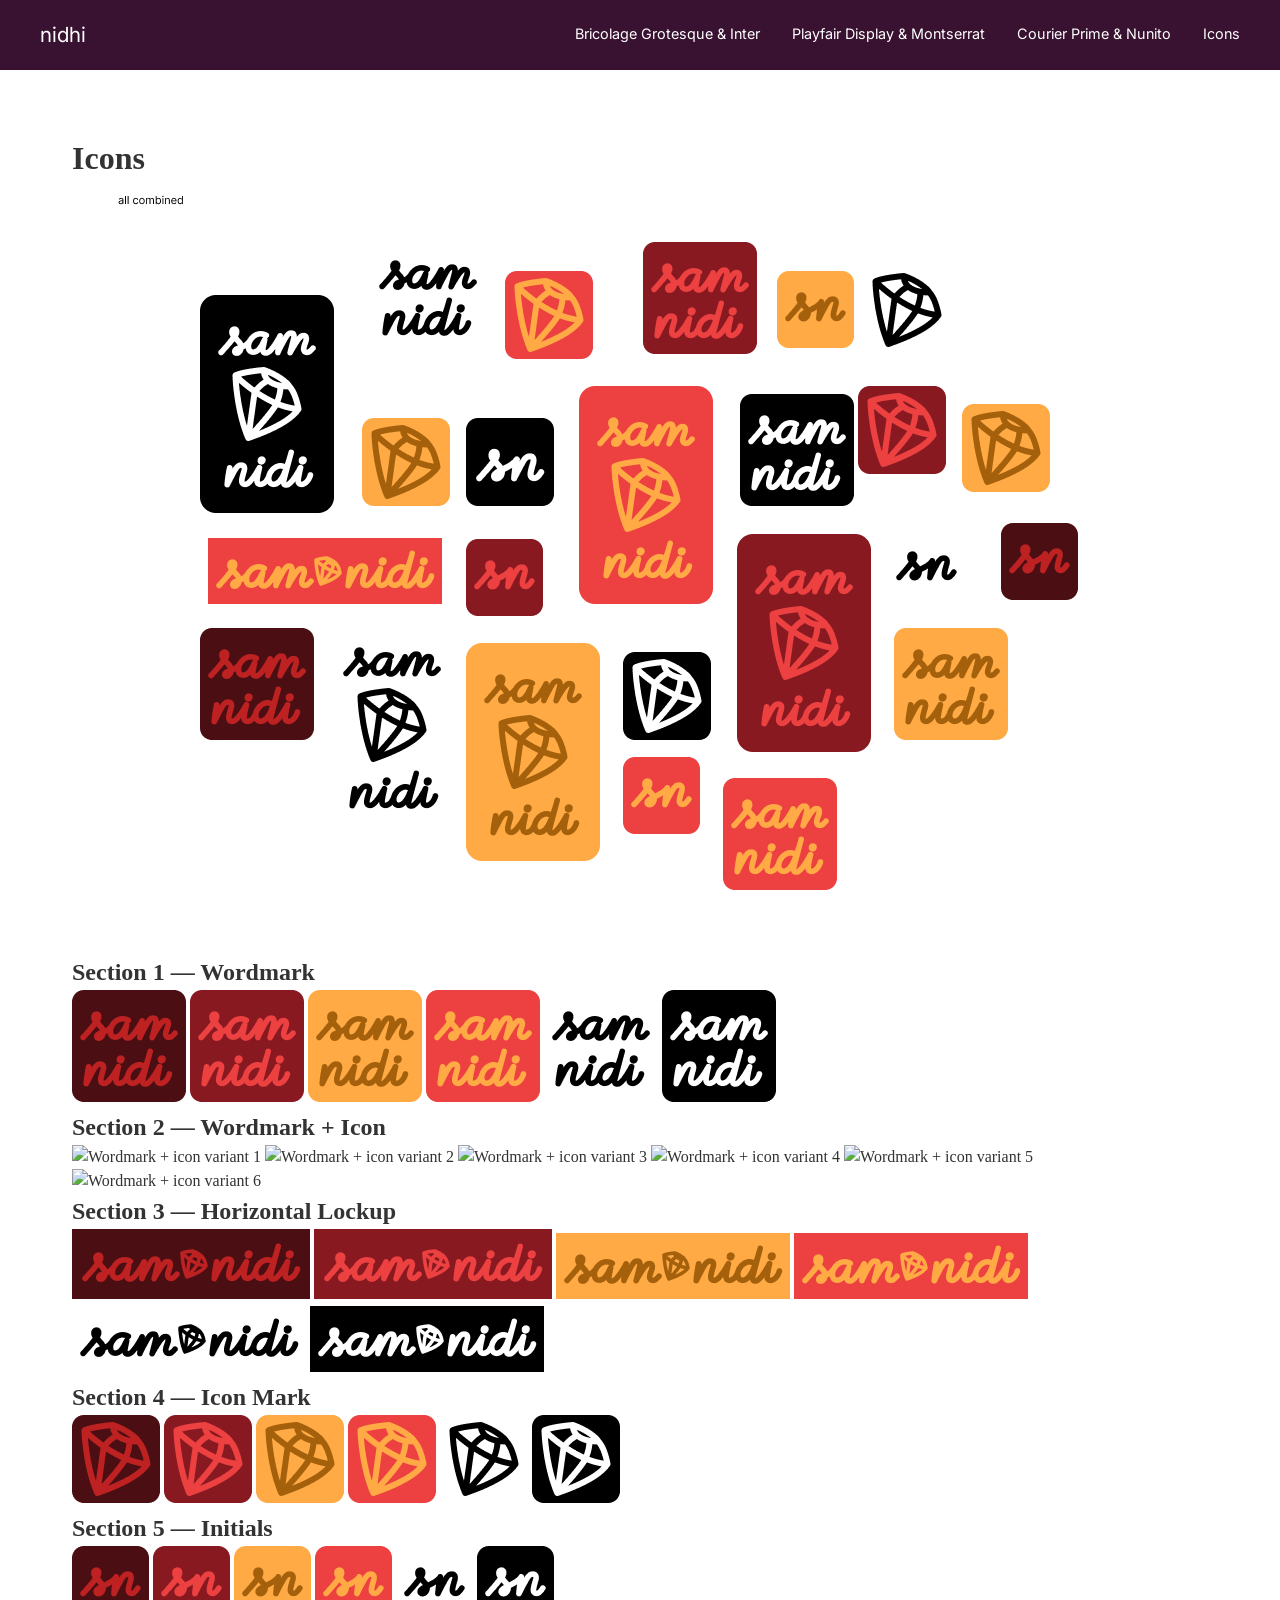
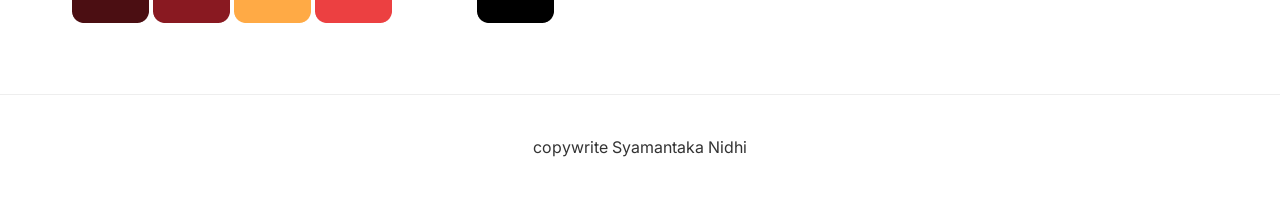
==== icons.html @ 7c9712a5 "icons added, and links to icons page added in pair3.html" ====
<!DOCTYPE html>
<html lang="en">
<head>
    <link rel="stylesheet" href="css/style.css">
    <link rel="preconnect" href="https://fonts.googleapis.com">
    <link rel="preconnect" href="https://fonts.gstatic.com" crossorigin>
    <link href="https://fonts.googleapis.com/css2?family=Bricolage+Grotesque:opsz,wdth,wght@12..96,75..100,200..800&family=Courier+Prime:ital,wght@0,400;0,700;1,400;1,700&family=Inter:ital,opsz,wght@0,14..32,100..900;1,14..32,100..900&family=Montserrat:ital,wght@0,100..900;1,100..900&family=Nunito:ital,wght@0,200..1000;1,200..1000&family=Playfair+Display:ital,wght@0,400..900;1,400..900&display=swap" rel="stylesheet">
</head>
<body>
    <nav>
        <a href="index.html" class="logo-link">nidhi</a>
        <ul class="nav-links">
            <li><a href="typehierarchies/pair1.html">Bricolage Grotesque & Inter</a></li>
            <li><a href="typehierarchies/pair2.html">Playfair Display & Montserrat</a></li>
            <li><a href="typehierarchies/pair3.html">Courier Prime & Nunito</a></li>
            <li><a href="icons.html">Icons</a></li>
        </ul>
    </nav>
    <main>
        <h1>Icons</h1>

        <!-- All logos combined — centered -->
        <div class="all-combined">
            <img src="images/icons/all combined.png" alt="All logos combined">
        </div>

        <!-- Section 1: Wordmark (Square) -->
        <section>
            <h2>Section 1 — Wordmark</h2>
            <img src="images/icons/wordmarksquare1.png" alt="Wordmark variant 1">
            <img src="images/icons/wordmarksquare2.png" alt="Wordmark variant 2">
            <img src="images/icons/wordmarksquare3.png" alt="Wordmark variant 3">
            <img src="images/icons/wordmarksquare4.png" alt="Wordmark variant 4">
            <img src="images/icons/wordmarksquare5.png" alt="Wordmark variant 5">
            <img src="images/icons/wordmarksquare6.png" alt="Wordmark variant 6">
        </section>

        <!-- Section 2: Wordmark + Icon (Portrait) -->
        <section>
            <h2>Section 2 — Wordmark + Icon</h2>
            <img src="images/icons/wordmarkicon1.png" alt="Wordmark + icon variant 1">
            <img src="images/icons/wordmarkicon2.png" alt="Wordmark + icon variant 2">
            <img src="images/icons/wordmarkicon3.png" alt="Wordmark + icon variant 3">
            <img src="images/icons/wordmarkicon4.png" alt="Wordmark + icon variant 4">
            <img src="images/icons/wordmarkicon5.png" alt="Wordmark + icon variant 5">
            <img src="images/icons/wordmarkicon6.png" alt="Wordmark + icon variant 6">
        </section>

        <!-- Section 3: Horizontal Lockup -->
        <section>
            <h2>Section 3 — Horizontal Lockup</h2>
            <img src="images/icons/horizontal1.png" alt="Horizontal lockup variant 1">
            <img src="images/icons/horizontal2.png" alt="Horizontal lockup variant 2">
            <img src="images/icons/horizontal3.png" alt="Horizontal lockup variant 3">
            <img src="images/icons/horizontal4.png" alt="Horizontal lockup variant 4">
            <img src="images/icons/horizontal5.png" alt="Horizontal lockup variant 5">
            <img src="images/icons/horizontal6.png" alt="Horizontal lockup variant 6">
        </section>

        <!-- Section 4: Icon Mark Only -->
        <section>
            <h2>Section 4 — Icon Mark</h2>
            <img src="images/icons/logo1.png" alt="Icon mark variant 1">
            <img src="images/icons/logo2.png" alt="Icon mark variant 2">
            <img src="images/icons/logo3.png" alt="Icon mark variant 3">
            <img src="images/icons/logo4.png" alt="Icon mark variant 4">
            <img src="images/icons/logo5.png" alt="Icon mark variant 5">
            <img src="images/icons/logo6.png" alt="Icon mark variant 6">
        </section>

        <!-- Section 5: Initials Mark -->
        <section>
            <h2>Section 5 — Initials</h2>
            <img src="images/icons/initials1.png" alt="Initials variant 1">
            <img src="images/icons/initials2.png" alt="Initials variant 2">
            <img src="images/icons/initials3.png" alt="Initials variant 3">
            <img src="images/icons/initials4.png" alt="Initials variant 4">
            <img src="images/icons/initials5.png" alt="Initials variant 5">
            <img src="images/icons/initials6.png" alt="Initials variant 6">
        </section>
    </main>
    <footer class="footer-cy py-3 mx-5 border-top border-3">
    <p>
      copywrite Syamantaka Nidhi
    </p>
  </footer>
</body>
</html>
---- css/style.css ----
/* Color Palette */
:root {
    --pink: #381230;   /* Light pink so black text is easy to read */
    --white: #ffffff;
    --black: #000000; 
    --gray-line: #eeeeee;
    --meta-color: #555555;
    --link-blue: #36ABFD;
}

* { box-sizing: border-box; margin: 0; padding: 0; }

/* Home Page Font Adjustment */
.home-page {
    font-family: 'Inter', sans-serif;
}

body { background-color: var(--white); color: #333; line-height: 1.5; }

/* --- Top Navigation Bar  --- */
nav {
    background-color: var(--pink) !important;
    padding: 1.2rem 2.5rem; 
    display: flex;
    justify-content: space-between;
    align-items: center;
    position: sticky;
    top: 0;
    z-index: 1000;
}

/* Forces the font to stay Inter and the color to stay White on every page */
.logo-link, 
.nav-links a {
    text-decoration: none;
    color: var(--white) !important;
    font-family: 'Inter', sans-serif !important; 
    font-weight: 400 !important;
    font-size: 0.9rem;
}

.nav-links a.active {
    font-weight: 700;           
    border-bottom: 2px solid; 
    opacity: 1;       
}

.logo-link { font-size: 1.3rem; }
.nav-links { list-style: none; display: flex; gap: 2rem; font-size: 0.9rem; }

/* Layout Structure */
main { max-width: 1200px; margin: 0 auto; padding: 4rem 2rem; }

.page-header { margin-bottom: 4rem; }

.type-row {
    display: flex;
    justify-content: space-between;
    align-items: center;
    padding: 3rem 0;
    border-top: 1px solid var(--gray-line);
}

.type-example {
    max-width: 800px;
    text-align: left;
}

.placeholder-section {
    align-items: center;
}

/* --- Centered Footer --- */
.footer-cy {
    text-align: center; /* Centered your name! */
    padding: 40px 20px;
    border-top: 1px solid var(--gray-line);
    font-family: 'Inter', sans-serif;
}

/* Typography elements */
.emphasized { font-style: italic; font-weight: 700; }
.hyperlink { color: var(--link-blue); text-decoration: underline; }

/* --- Pairing 1: Bricolage & Inter --- */
.p1-h1 { font-size: 2.986rem; font-weight: 700; line-height: 1.05; margin-bottom: 0.5rem; }
.p1-h2 { font-size: 2.488rem; font-weight: 700; line-height: 1.1; margin-bottom: 0.5rem; }
.p1-h3 { font-size: 2.074rem; font-weight: 600; line-height: 1.15; margin-bottom: 0.5rem; }
.p1-h4 { font-size: 1.728rem; font-weight: 600; line-height: 1.2; }
.p1-h5 { font-size: 1.440rem; font-weight: 600; line-height: 1.2; }
.p1-h6 { font-size: 1.200rem; font-weight: 600; line-height: 1.2; }
.p1-body { font-family: 'Inter', sans-serif; font-size: 1rem; line-height: 1.5; }
.p1-body .emphasized {font-family: 'Inter', sans-serif; font-style: italic; font-weight: 700;}
.p1-body .hyperlink { font-family: 'Inter', sans-serif; color: var(--link-blue); text-decoration: underline;}

/* --- Pairing 2: Playfair & Montserrat --- */
.p2-h1 { font-size: 3.157rem; font-weight: 700; line-height: 1.2; margin-bottom: 0.5rem; }
.p2-h2 { font-size: 2.36rem; font-weight: 700; line-height: 1.25; margin-bottom: 0.5rem; }
.p2-h3 { font-size: 1.77rem; font-weight: 700; line-height: 1.3; margin-bottom: 0.5rem; }
.p2-h4 { font-size: 1.333rem; font-weight: 700; line-height: 1.3; }
.p2-h5 { font-size: 1.1rem; font-weight: 700; line-height: 1.3; font-style: italic; }
.p2-h6 { font-size: 0.9rem; font-weight: 700; line-height: 1.3; letter-spacing: 0.1em; }
.p2-body { font-family: 'Montserrat', sans-serif; font-size: 1rem; line-height: 1.6; } 
.p2-body .emphasized {font-family: 'Montserrat', sans-serif; font-style: italic; font-weight: 700;}
.p2-body .hyperlink { font-family: 'Montserrat', sans-serif; color: var(--link-blue); text-decoration: underline;}

/* --- Pairing 3: Courier & Nunito --- */
.p3-h1 { font-size: 2.488rem; font-weight: 500; line-height: 1.4; margin-bottom: 0.5rem; }
.p3-h2 { font-size: 2.074rem; font-weight: 500; line-height: 1.4; margin-bottom: 0.5rem; }
.p3-h3 { font-size: 1.728rem; font-weight: 500; line-height: 1.4; margin-bottom: 0.5rem; }
.p3-h4 { font-size: 1.440rem; font-weight: 500; line-height: 1.5; margin-bottom: 0.5rem; }  
.p3-h5 { font-size: 1.200rem; font-weight: 500; line-height: 1.5; } 
.p3-h6 { font-size: 1rem; font-weight: 600; line-height: 1.5; } 
.p3-body { font-family: 'Nunito', sans-serif; font-size: 1rem; line-height: 1.4}
.p3-body .emphasized {font-family: 'Nunito', sans-serif; font-style: italic; font-weight: 700;}
.p3-body .hyperlink { font-family: 'Nunito', sans-serif; color: var(--link-blue); text-decoration: underline;}
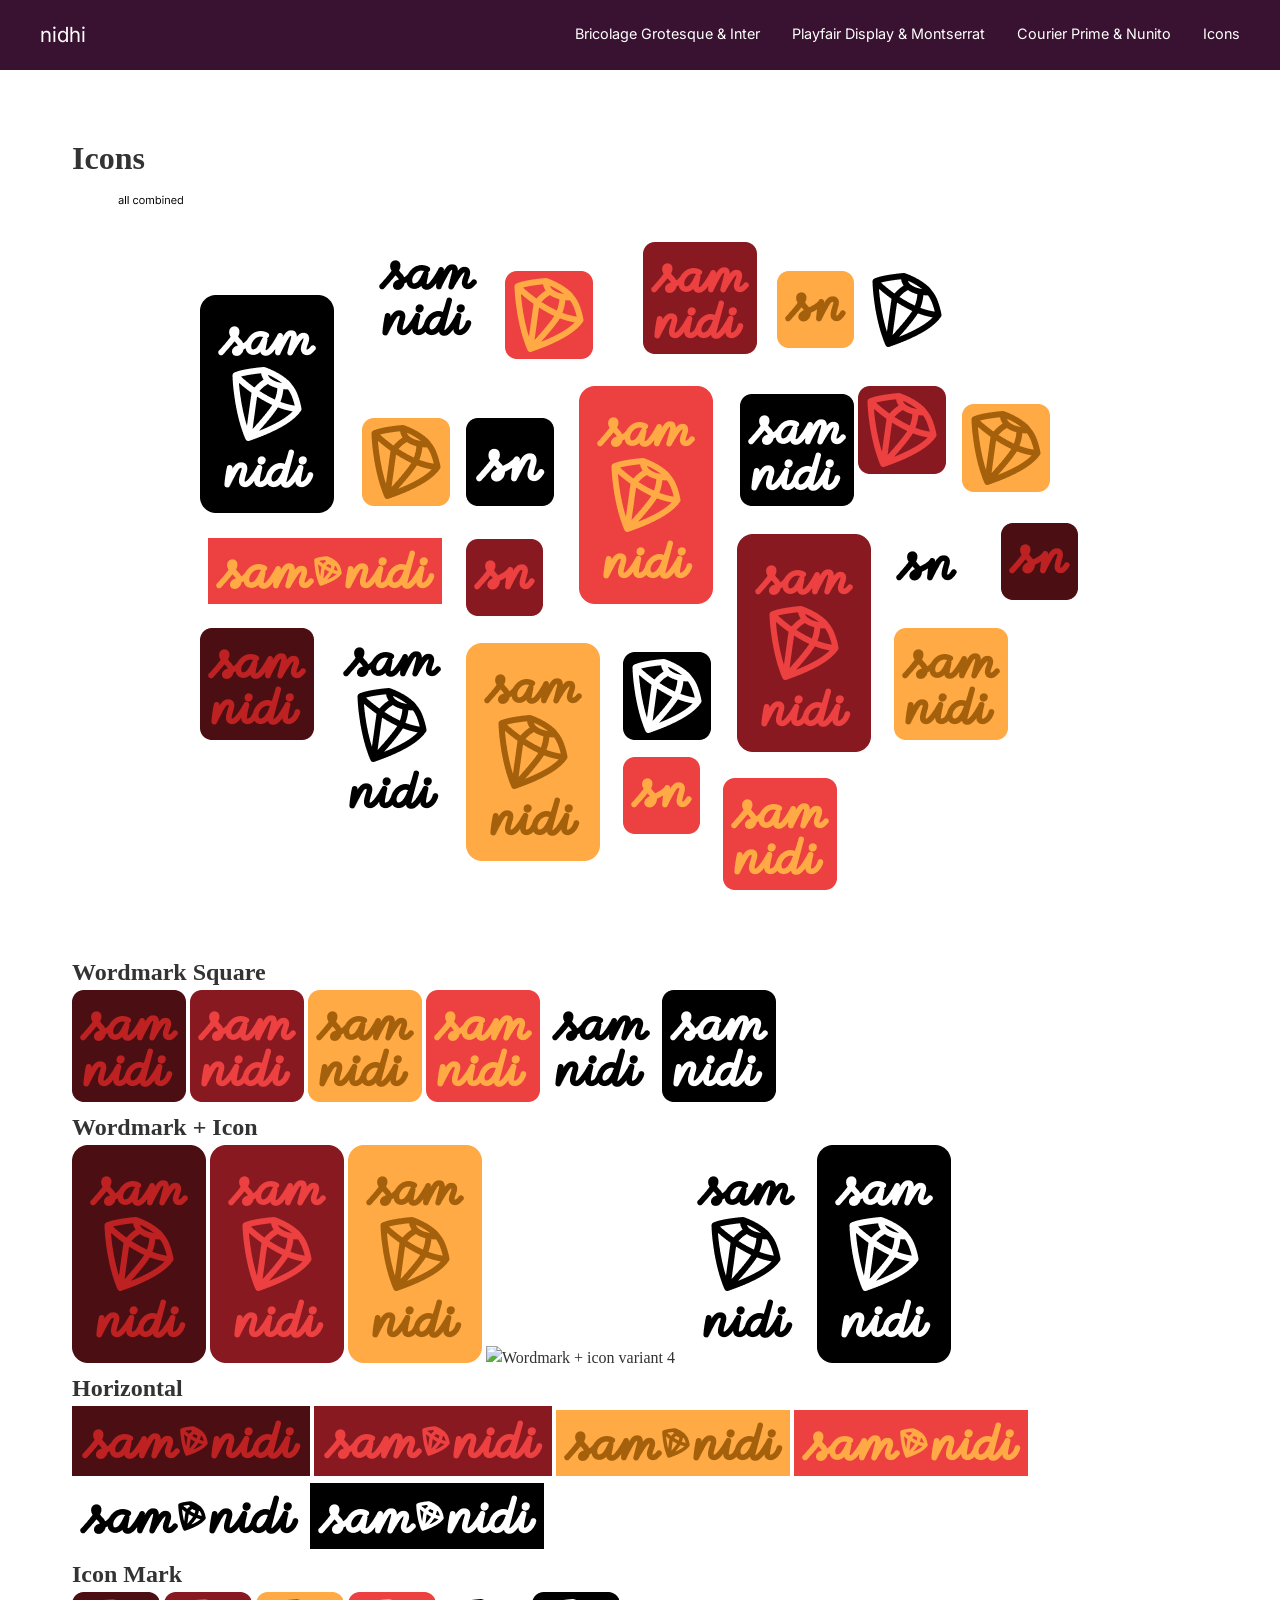
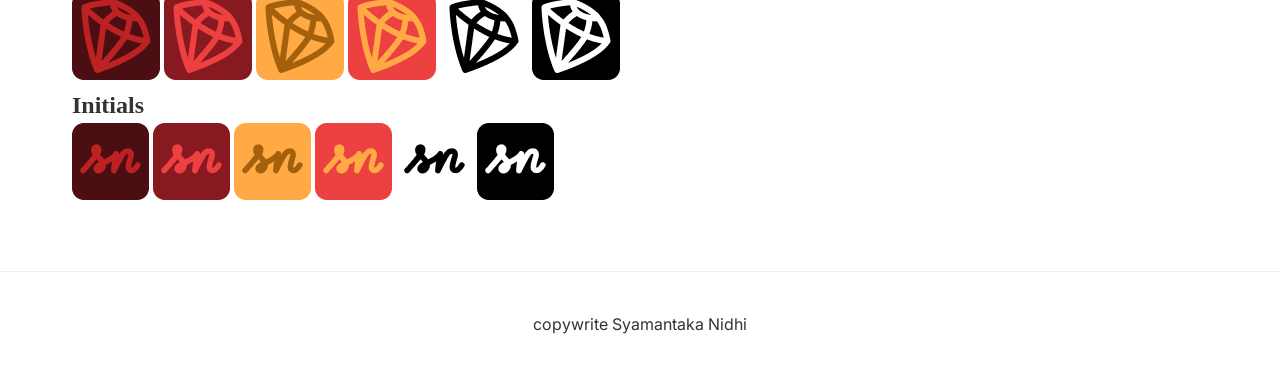
==== commit f5d3b8b1: "modified icons" ====
--- a/icons.html
+++ b/icons.html
@@ -13,7 +13,7 @@
             <li><a href="typehierarchies/pair1.html">Bricolage Grotesque & Inter</a></li>
             <li><a href="typehierarchies/pair2.html">Playfair Display & Montserrat</a></li>
             <li><a href="typehierarchies/pair3.html">Courier Prime & Nunito</a></li>
-            <li><a href="icons.html">Icons</a></li>
+            <li><a href="#">Icons</a></li>
         </ul>
     </nav>
     <main>
@@ -26,7 +26,7 @@
 
         <!-- Section 1: Wordmark (Square) -->
         <section>
-            <h2>Section 1 — Wordmark</h2>
+            <h2>Wordmark Square</h2>
             <img src="images/icons/wordmarksquare1.png" alt="Wordmark variant 1">
             <img src="images/icons/wordmarksquare2.png" alt="Wordmark variant 2">
             <img src="images/icons/wordmarksquare3.png" alt="Wordmark variant 3">
@@ -37,18 +37,18 @@
 
         <!-- Section 2: Wordmark + Icon (Portrait) -->
         <section>
-            <h2>Section 2 — Wordmark + Icon</h2>
-            <img src="images/icons/wordmarkicon1.png" alt="Wordmark + icon variant 1">
-            <img src="images/icons/wordmarkicon2.png" alt="Wordmark + icon variant 2">
-            <img src="images/icons/wordmarkicon3.png" alt="Wordmark + icon variant 3">
-            <img src="images/icons/wordmarkicon4.png" alt="Wordmark + icon variant 4">
-            <img src="images/icons/wordmarkicon5.png" alt="Wordmark + icon variant 5">
-            <img src="images/icons/wordmarkicon6.png" alt="Wordmark + icon variant 6">
+            <h2>Wordmark + Icon</h2>
+            <img src="images/icons/wordmarkportrait1.png" alt="Wordmark + icon variant 1">
+            <img src="images/icons/wordmarkportrait2.png" alt="Wordmark + icon variant 2">
+            <img src="images/icons/wordmarkportrait3.png" alt="Wordmark + icon variant 3">
+            <img src="images/icons/wordmarkportrait4.png" alt="Wordmark + icon variant 4">
+            <img src="images/icons/wordmarkportrait5.png" alt="Wordmark + icon variant 5">
+            <img src="images/icons/wordmarkportrait6.png" alt="Wordmark + icon variant 6">
         </section>
 
         <!-- Section 3: Horizontal Lockup -->
         <section>
-            <h2>Section 3 — Horizontal Lockup</h2>
+            <h2>Horizontal</h2>
             <img src="images/icons/horizontal1.png" alt="Horizontal lockup variant 1">
             <img src="images/icons/horizontal2.png" alt="Horizontal lockup variant 2">
             <img src="images/icons/horizontal3.png" alt="Horizontal lockup variant 3">
@@ -59,7 +59,7 @@
 
         <!-- Section 4: Icon Mark Only -->
         <section>
-            <h2>Section 4 — Icon Mark</h2>
+            <h2>Icon Mark</h2>
             <img src="images/icons/logo1.png" alt="Icon mark variant 1">
             <img src="images/icons/logo2.png" alt="Icon mark variant 2">
             <img src="images/icons/logo3.png" alt="Icon mark variant 3">
@@ -70,7 +70,7 @@
 
         <!-- Section 5: Initials Mark -->
         <section>
-            <h2>Section 5 — Initials</h2>
+            <h2>Initials</h2>
             <img src="images/icons/initials1.png" alt="Initials variant 1">
             <img src="images/icons/initials2.png" alt="Initials variant 2">
             <img src="images/icons/initials3.png" alt="Initials variant 3">
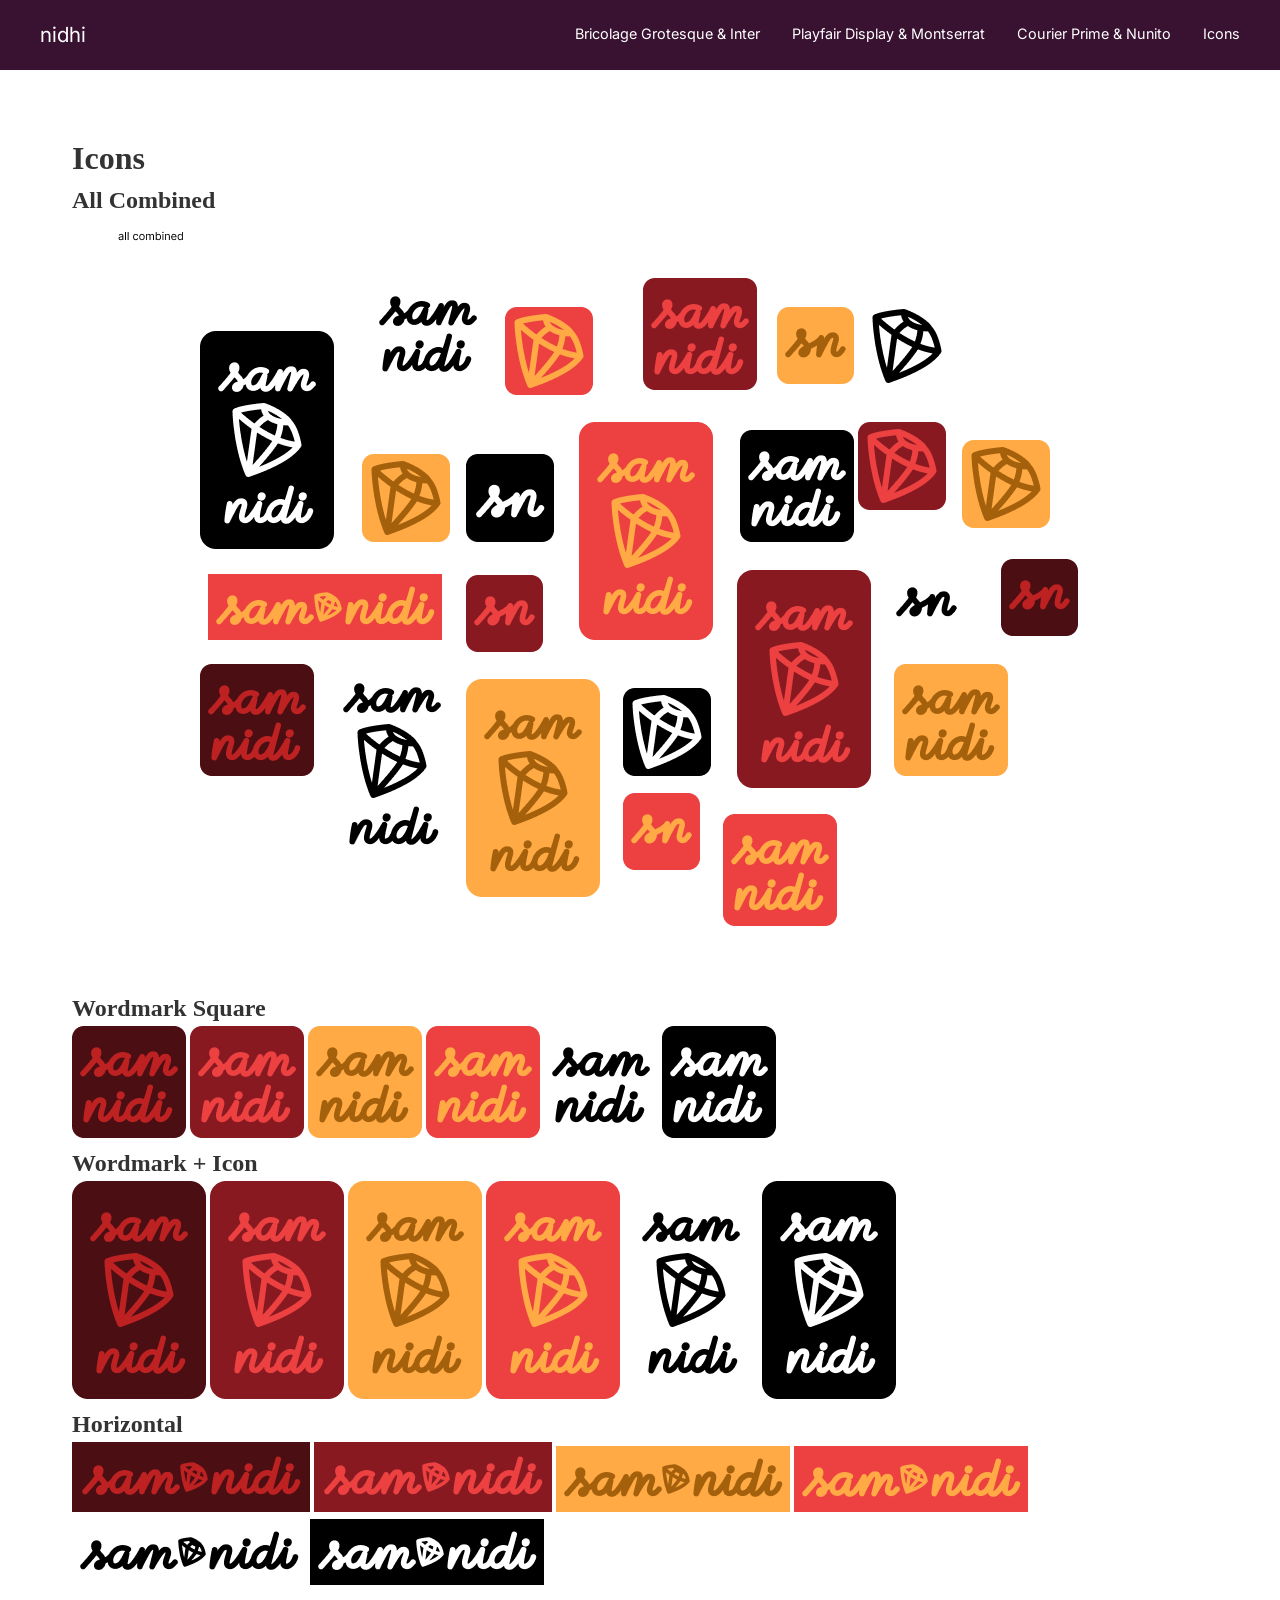
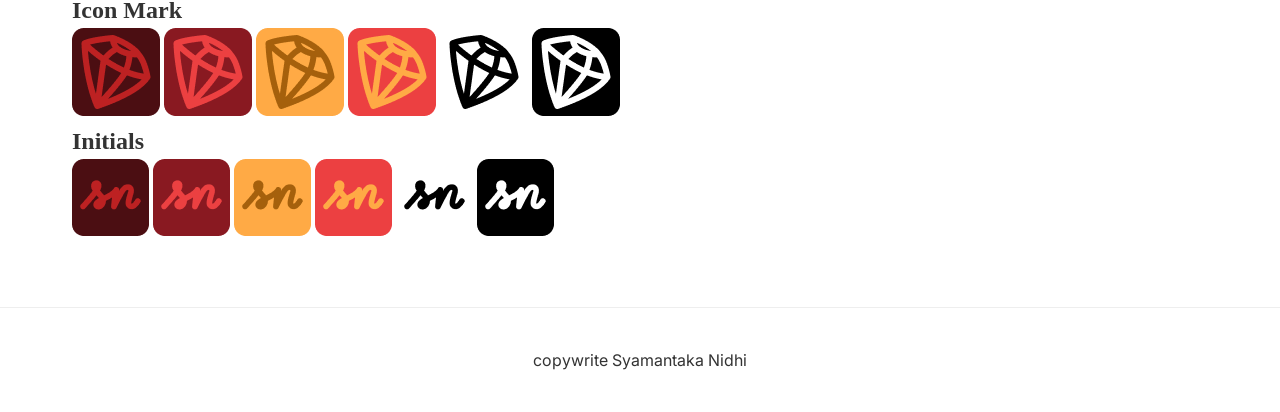
==== commit d739463a: "modified and added image" ====
--- a/icons.html
+++ b/icons.html
@@ -21,6 +21,7 @@
 
         <!-- All logos combined — centered -->
         <div class="all-combined">
+            <h2>All Combined</h2>
             <img src="images/icons/all combined.png" alt="All logos combined">
         </div>
 
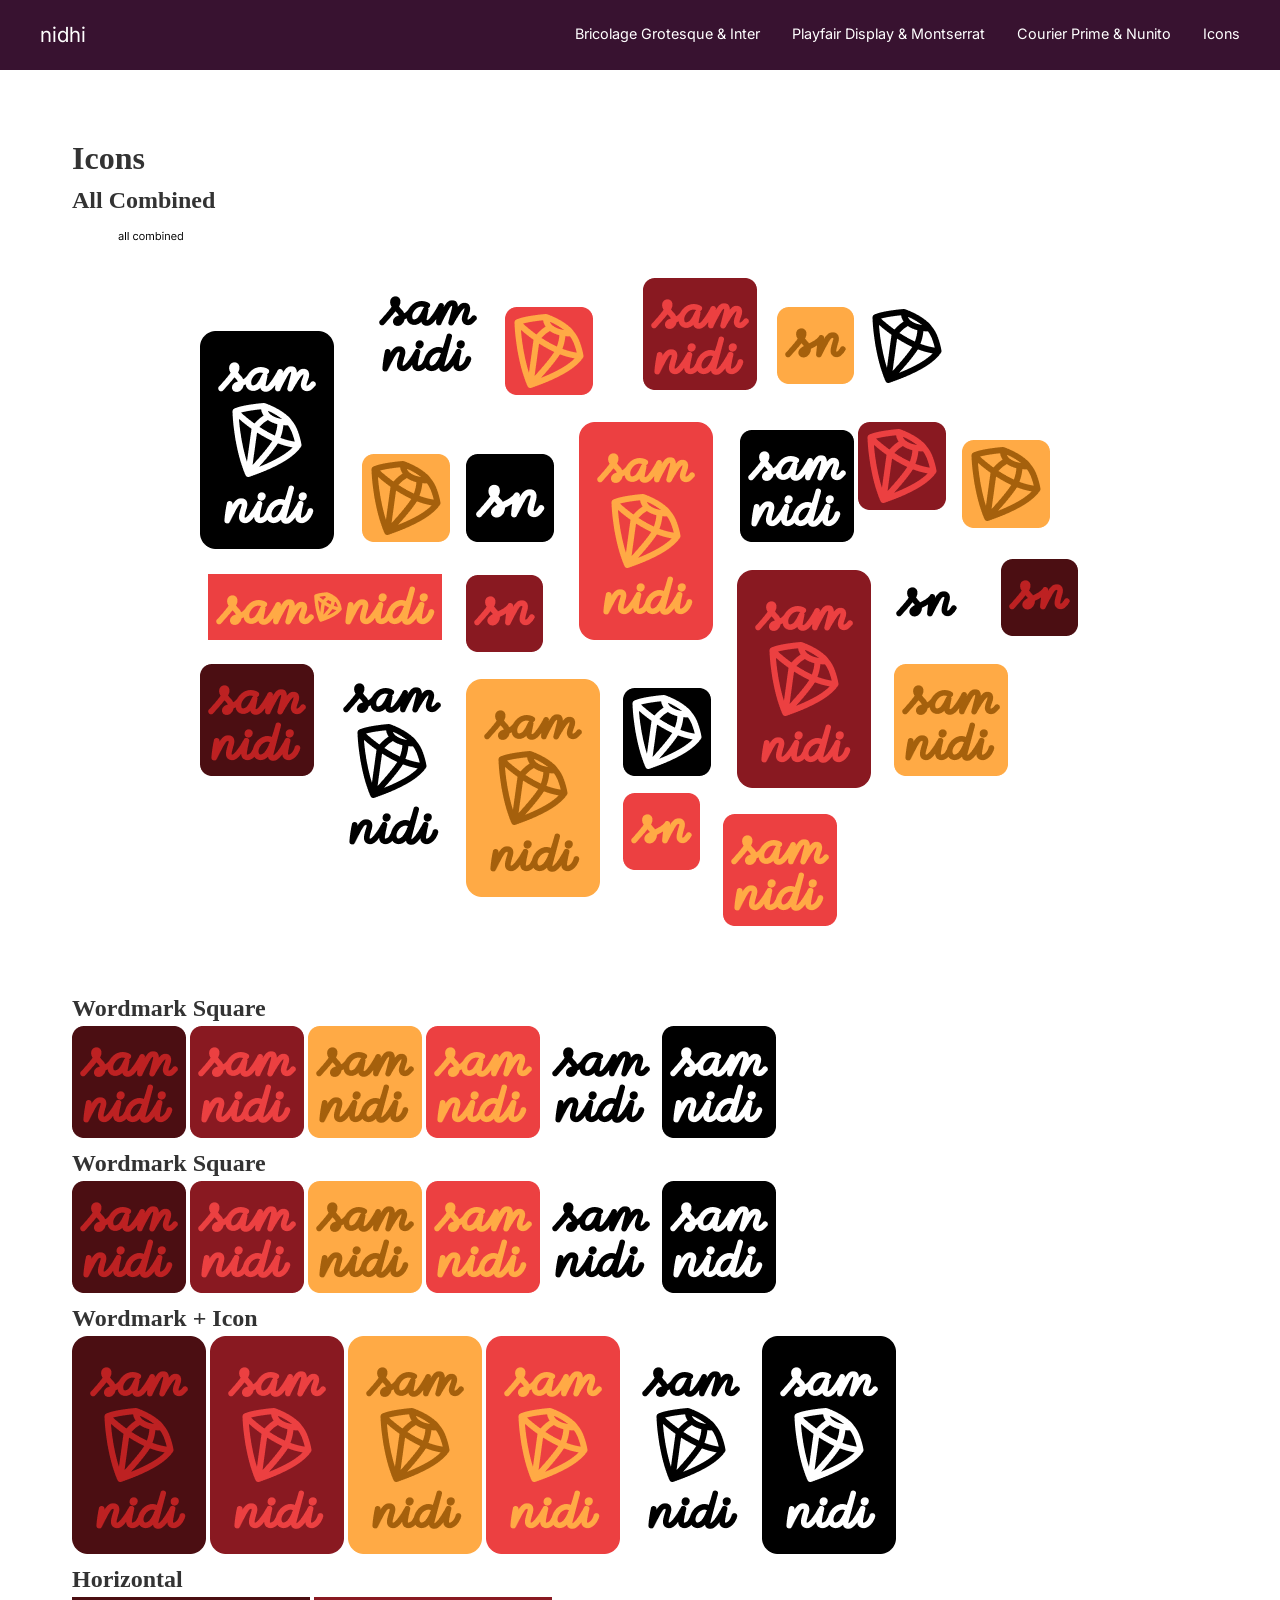
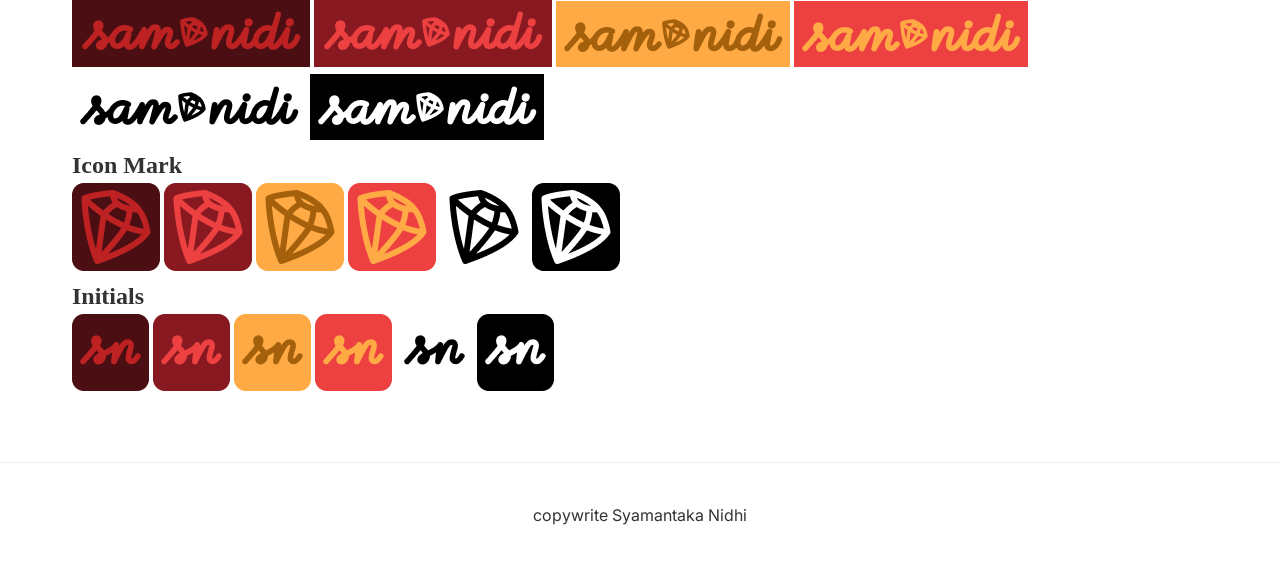
==== commit a3e13cc9: "added div sections to icons.html for better layout and organization of icon variants" ====
--- a/icons.html
+++ b/icons.html
@@ -26,7 +26,8 @@
         </div>
 
         <!-- Section 1: Wordmark (Square) -->
-        <section>
+        <div>
+            <section>
             <h2>Wordmark Square</h2>
             <img src="images/icons/wordmarksquare1.png" alt="Wordmark variant 1">
             <img src="images/icons/wordmarksquare2.png" alt="Wordmark variant 2">
@@ -34,9 +35,24 @@
             <img src="images/icons/wordmarksquare4.png" alt="Wordmark variant 4">
             <img src="images/icons/wordmarksquare5.png" alt="Wordmark variant 5">
             <img src="images/icons/wordmarksquare6.png" alt="Wordmark variant 6">
-        </section>
+             </section>
+        </div>
+
+        <div>
+            <section>
+            <h2>Wordmark Square</h2>
+            <img src="images/icons/wordmarksquare1.png" alt="Wordmark variant 1">
+            <img src="images/icons/wordmarksquare2.png" alt="Wordmark variant 2">
+            <img src="images/icons/wordmarksquare3.png" alt="Wordmark variant 3">
+            <img src="images/icons/wordmarksquare4.png" alt="Wordmark variant 4">
+            <img src="images/icons/wordmarksquare5.png" alt="Wordmark variant 5">
+            <img src="images/icons/wordmarksquare6.png" alt="Wordmark variant 6">
+            </section>
+        </div>
+        
 
         <!-- Section 2: Wordmark + Icon (Portrait) -->
+        <div>
         <section>
             <h2>Wordmark + Icon</h2>
             <img src="images/icons/wordmarkportrait1.png" alt="Wordmark + icon variant 1">
@@ -46,8 +62,10 @@
             <img src="images/icons/wordmarkportrait5.png" alt="Wordmark + icon variant 5">
             <img src="images/icons/wordmarkportrait6.png" alt="Wordmark + icon variant 6">
         </section>
+        </div>
 
         <!-- Section 3: Horizontal Lockup -->
+        <div>
         <section>
             <h2>Horizontal</h2>
             <img src="images/icons/horizontal1.png" alt="Horizontal lockup variant 1">
@@ -57,8 +75,10 @@
             <img src="images/icons/horizontal5.png" alt="Horizontal lockup variant 5">
             <img src="images/icons/horizontal6.png" alt="Horizontal lockup variant 6">
         </section>
+        </div>
 
         <!-- Section 4: Icon Mark Only -->
+        <div>
         <section>
             <h2>Icon Mark</h2>
             <img src="images/icons/logo1.png" alt="Icon mark variant 1">
@@ -68,8 +88,10 @@
             <img src="images/icons/logo5.png" alt="Icon mark variant 5">
             <img src="images/icons/logo6.png" alt="Icon mark variant 6">
         </section>
+        </div>
 
         <!-- Section 5: Initials Mark -->
+        <div>
         <section>
             <h2>Initials</h2>
             <img src="images/icons/initials1.png" alt="Initials variant 1">
@@ -79,6 +101,8 @@
             <img src="images/icons/initials5.png" alt="Initials variant 5">
             <img src="images/icons/initials6.png" alt="Initials variant 6">
         </section>
+        </div>
+        
     </main>
     <footer class="footer-cy py-3 mx-5 border-top border-3">
     <p>
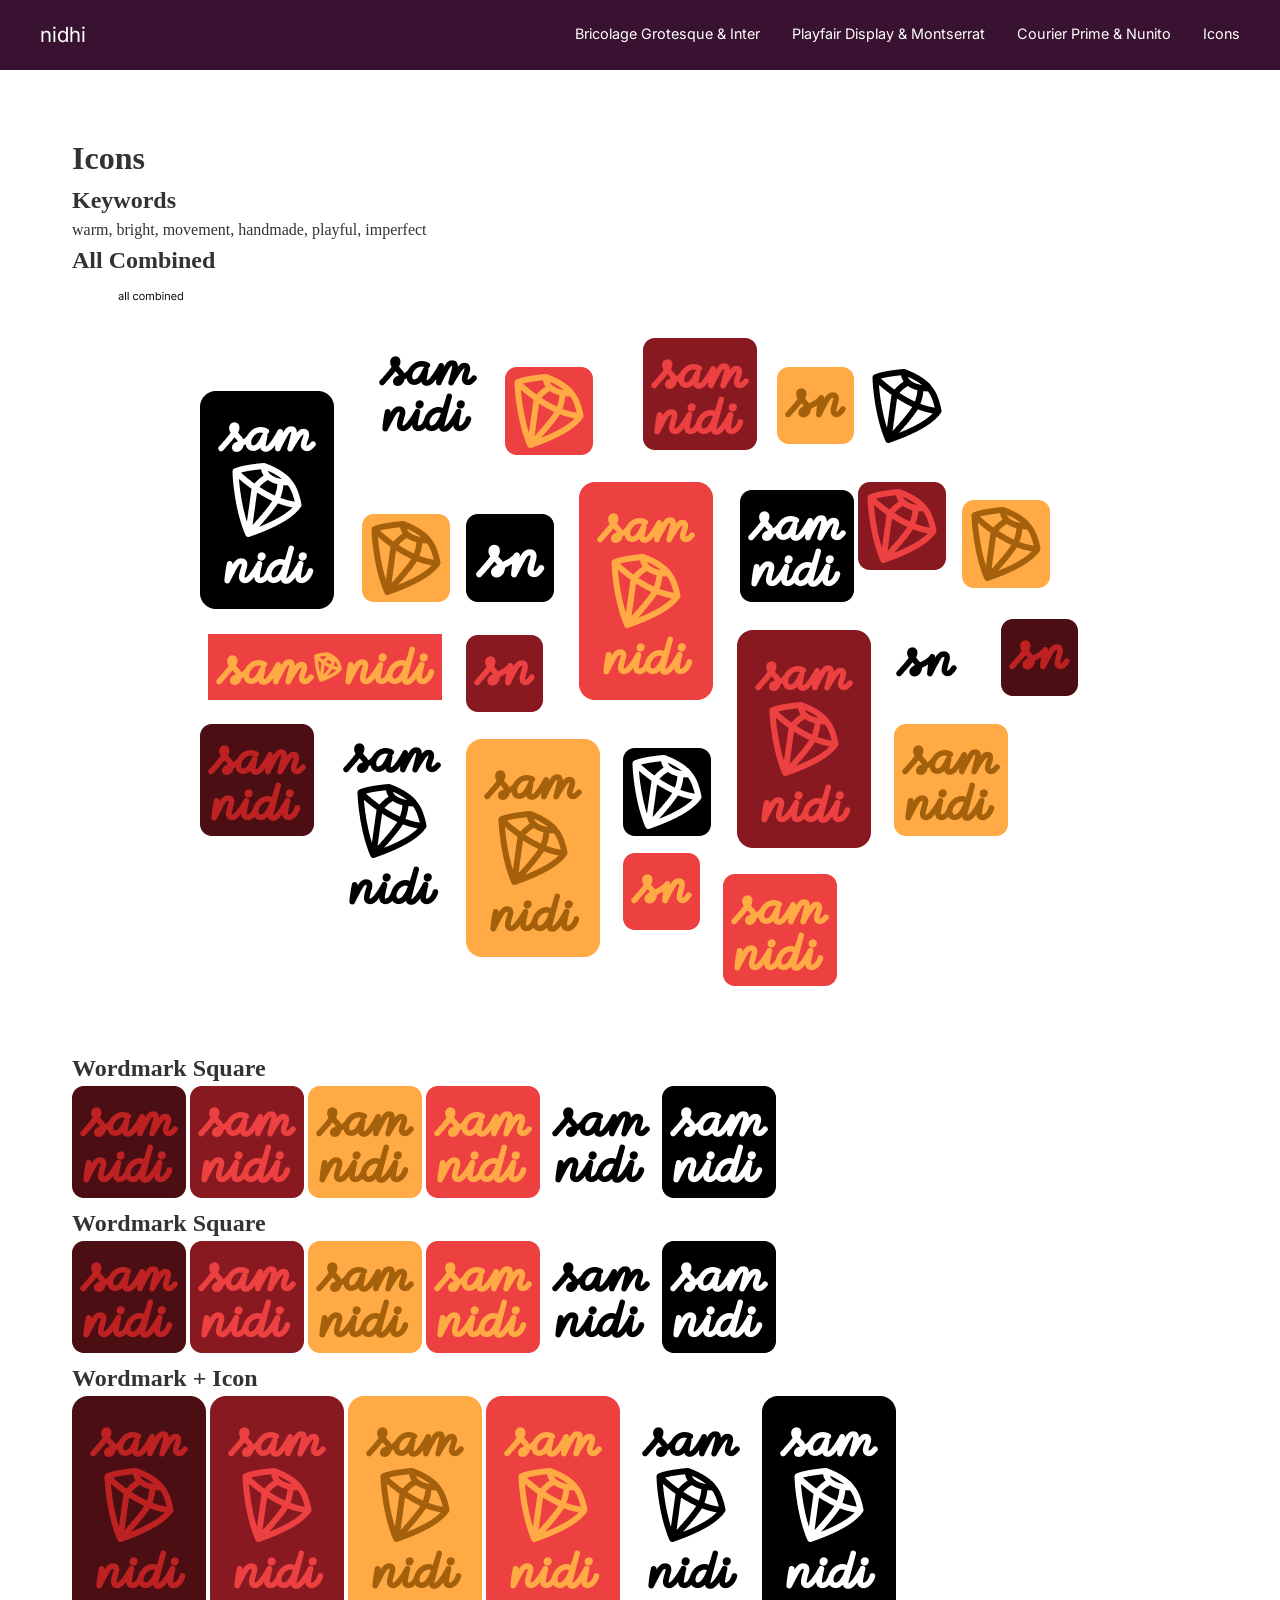
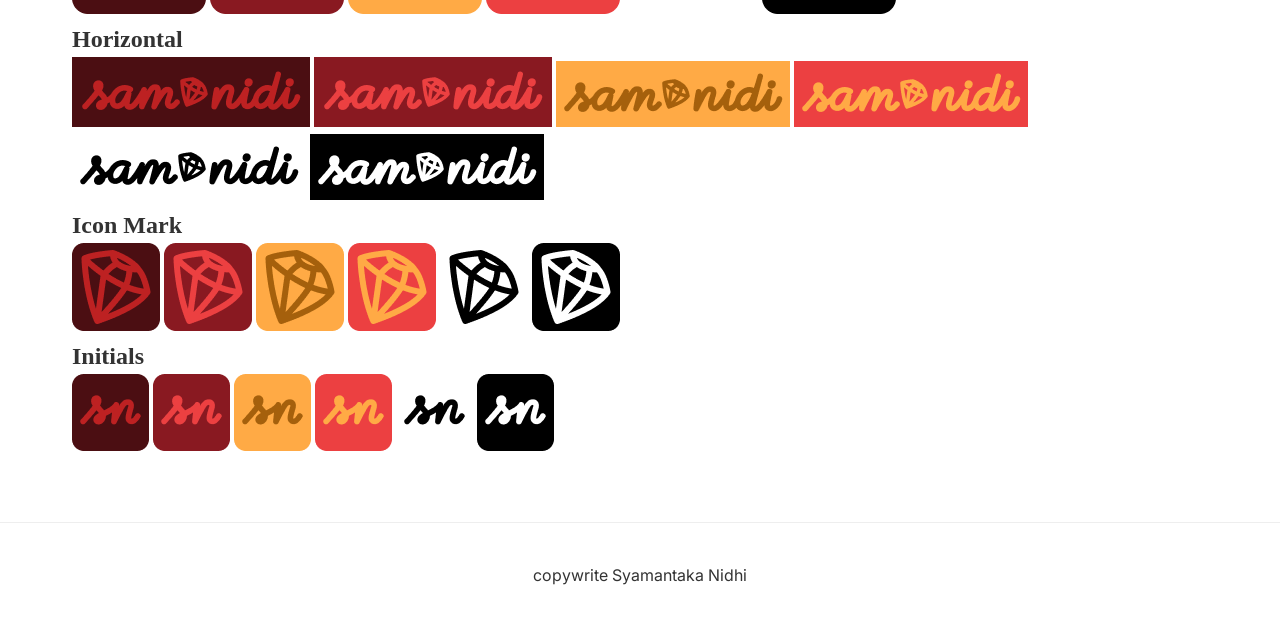
==== commit 782e4f12: "added keywords to icons.html" ====
--- a/icons.html
+++ b/icons.html
@@ -18,6 +18,11 @@
     </nav>
     <main>
         <h1>Icons</h1>
+
+        <div class="all-combined">
+            <h2>Keywords</h2>
+            <p>warm, bright, movement, handmade, playful, imperfect</p>
+        </div>
 
         <!-- All logos combined — centered -->
         <div class="all-combined">
@@ -102,7 +107,7 @@
             <img src="images/icons/initials6.png" alt="Initials variant 6">
         </section>
         </div>
-        
+
     </main>
     <footer class="footer-cy py-3 mx-5 border-top border-3">
     <p>
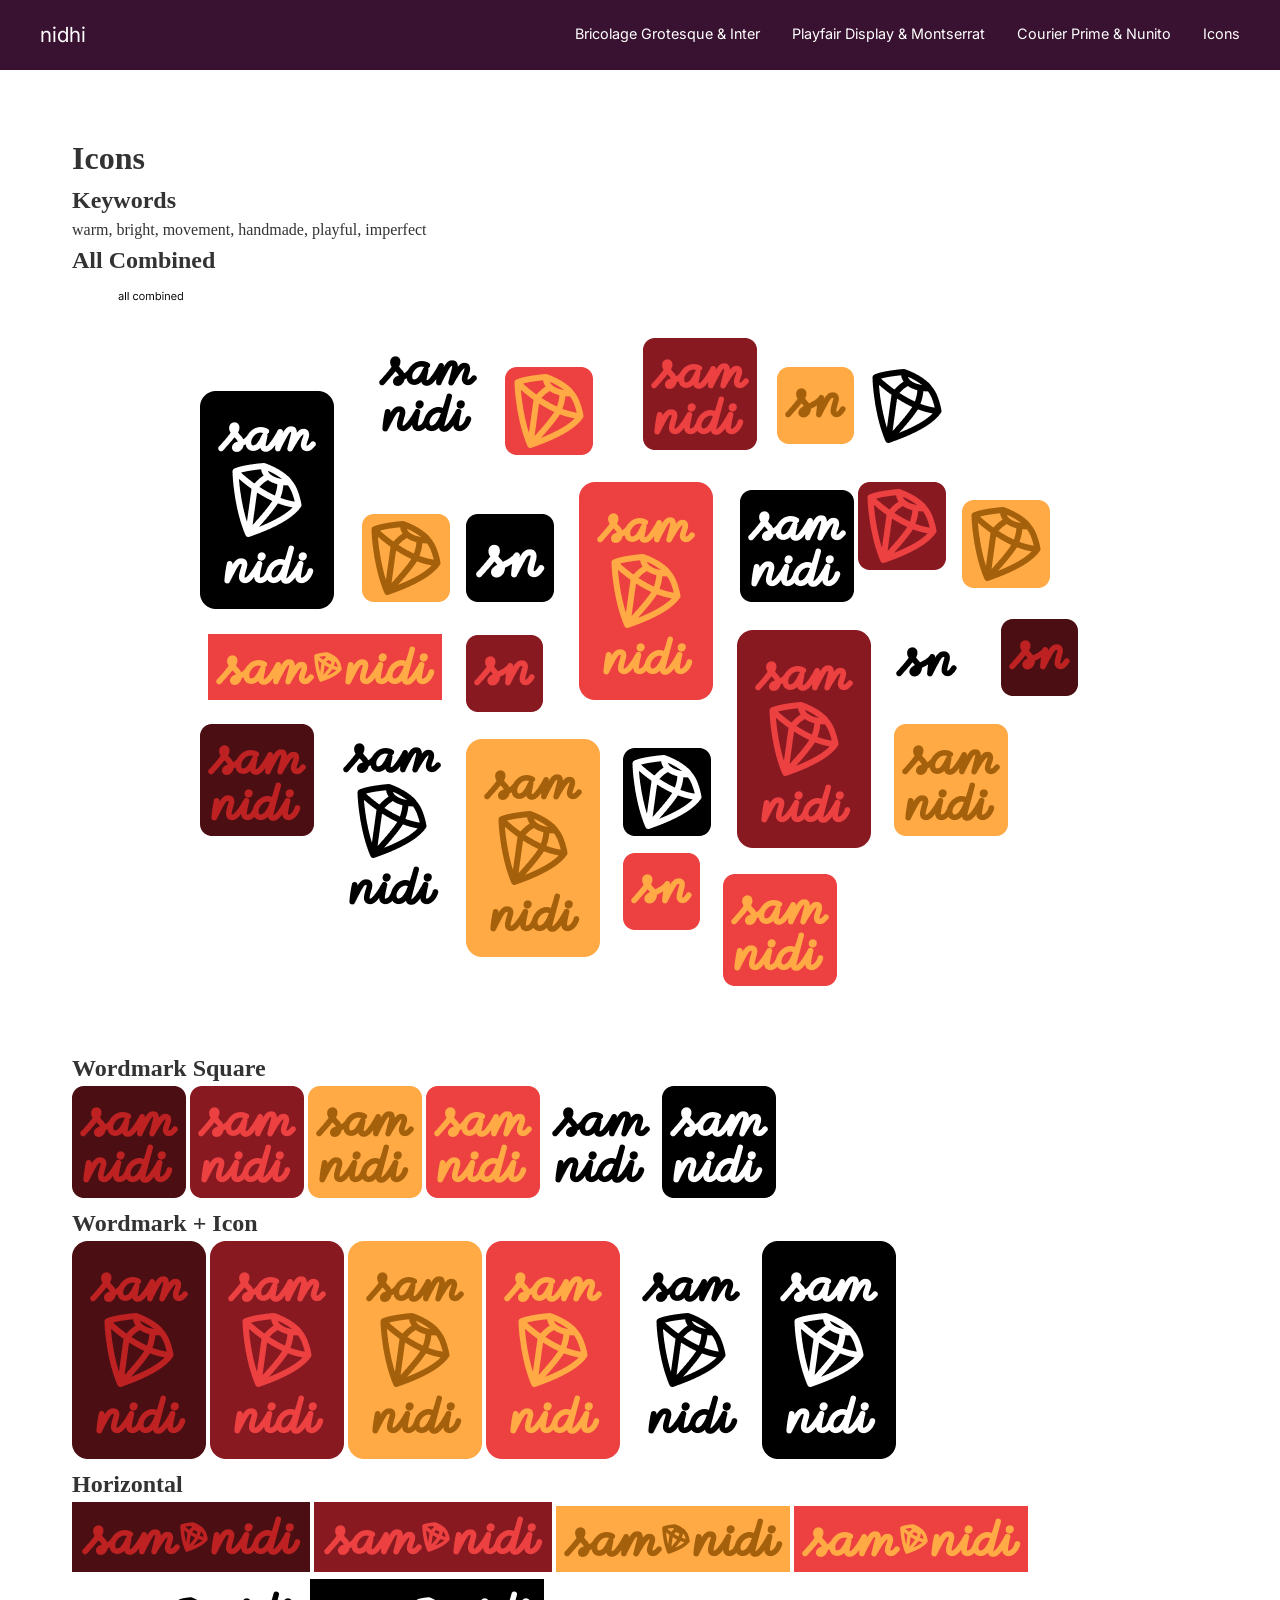
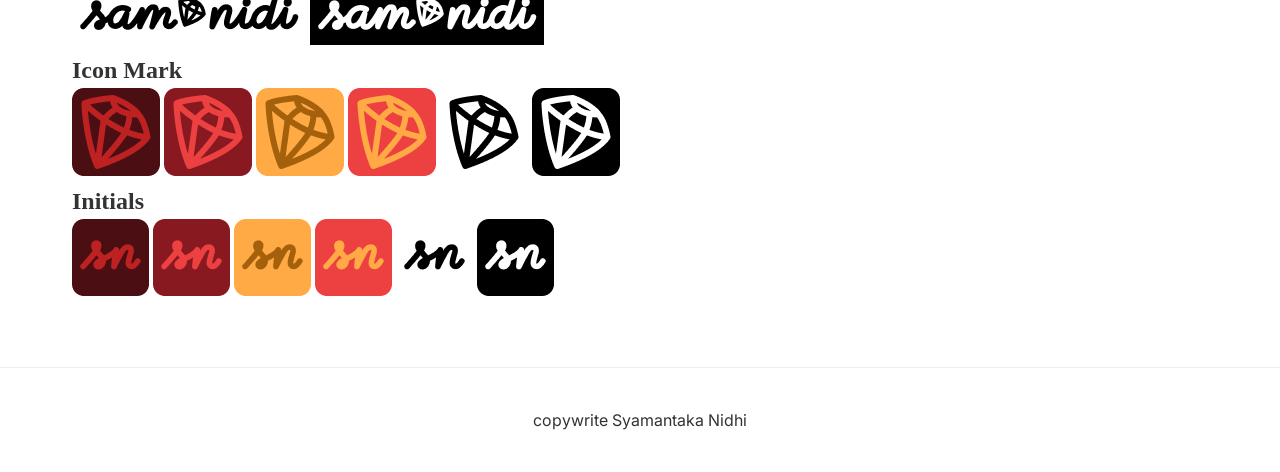
==== commit 221fa0b9: "removed repeated images" ====
--- a/icons.html
+++ b/icons.html
@@ -41,18 +41,6 @@
             <img src="images/icons/wordmarksquare5.png" alt="Wordmark variant 5">
             <img src="images/icons/wordmarksquare6.png" alt="Wordmark variant 6">
              </section>
-        </div>
-
-        <div>
-            <section>
-            <h2>Wordmark Square</h2>
-            <img src="images/icons/wordmarksquare1.png" alt="Wordmark variant 1">
-            <img src="images/icons/wordmarksquare2.png" alt="Wordmark variant 2">
-            <img src="images/icons/wordmarksquare3.png" alt="Wordmark variant 3">
-            <img src="images/icons/wordmarksquare4.png" alt="Wordmark variant 4">
-            <img src="images/icons/wordmarksquare5.png" alt="Wordmark variant 5">
-            <img src="images/icons/wordmarksquare6.png" alt="Wordmark variant 6">
-            </section>
         </div>
         
 
